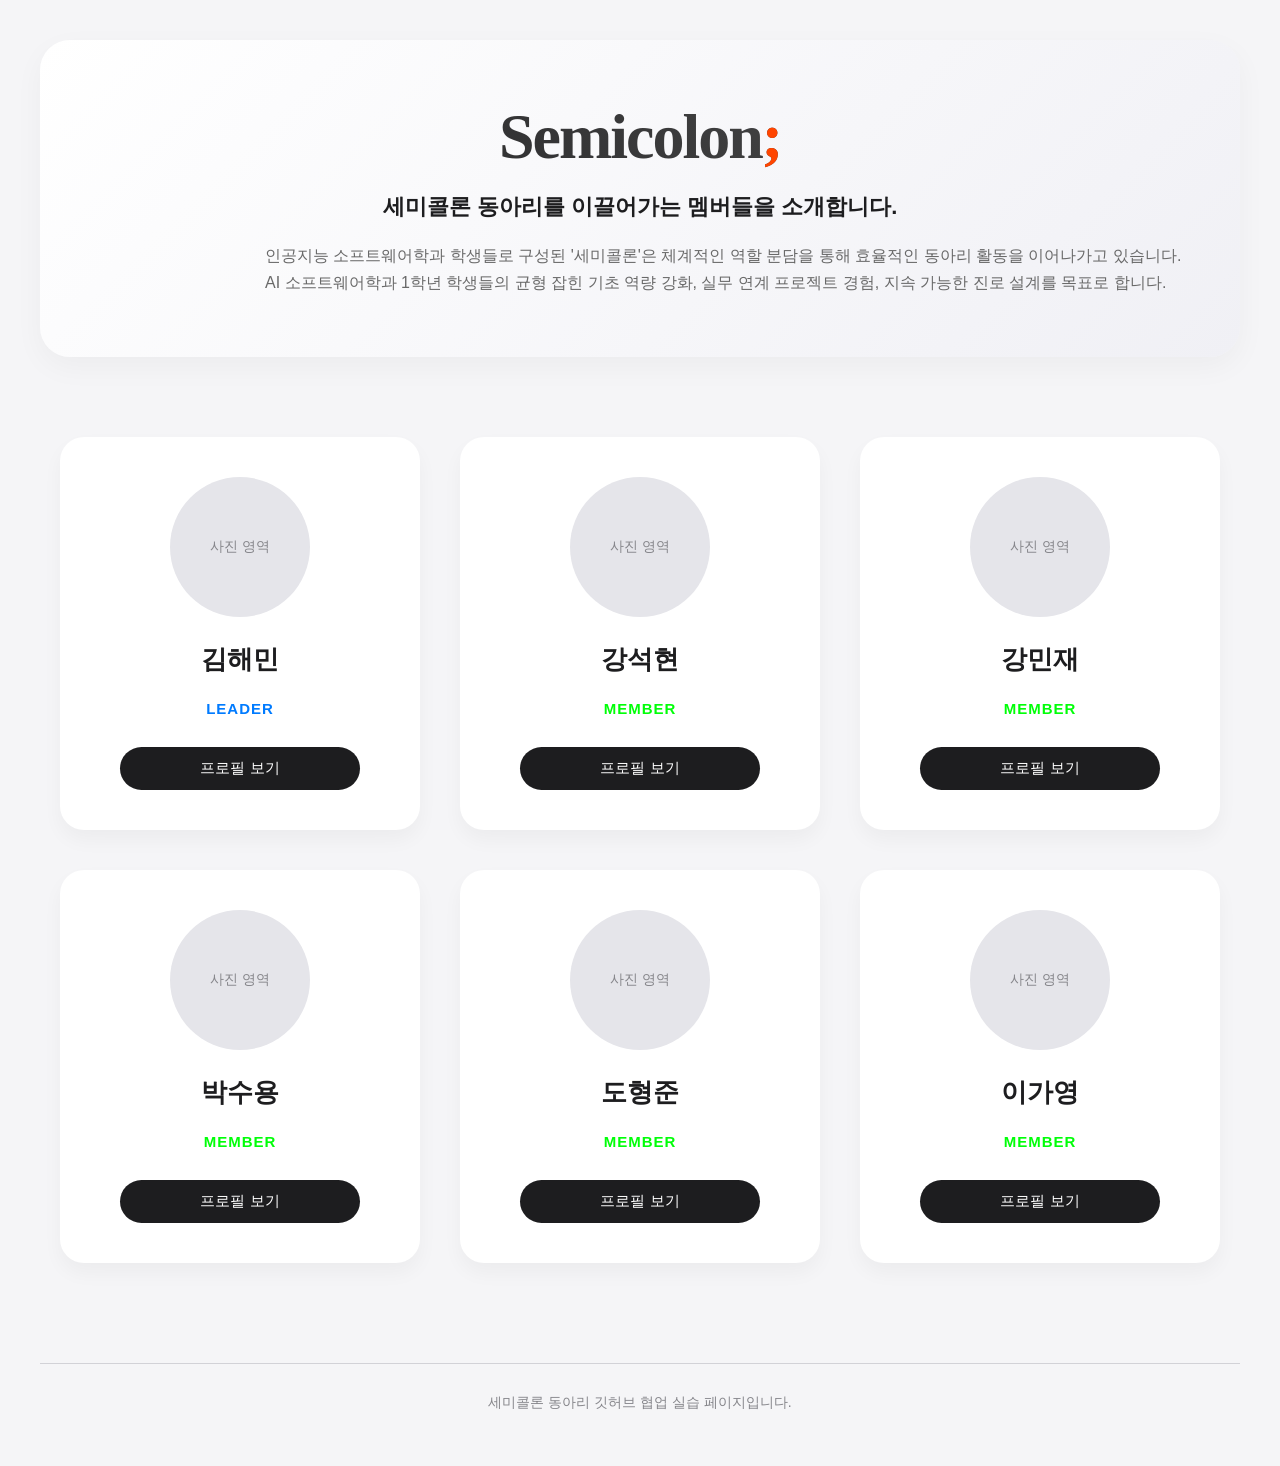
==== index.html @ d7b1bfdf "팀 프로젝트 파일 업로드" ====
<!DOCTYPE html>
<html lang="ko">

<head>
    <meta charset="UTF-8">
    <meta name="viewport" content="width=device-width, initial-scale=1.0">
    <title>Semicolon | Team Members</title>
    <style>
        /* 기본 설정 */
        body {
            font-family: 'Helvetica Neue', Arial, sans-serif;
            margin: 0;
            padding: 0;
            background-color: #f5f5f7;
            color: #1d1d1f;
        }

        /* 전체 페이지 컨테이너 */
        .showcase-page {
            max-width: 1200px;
            margin: 0 auto;
            padding: 40px 10px;
        }


        /* 헤더 전체를 감싸는 박스 디자인입니다. */
        .hero-header {
            text-align: center;
            padding: 60px 10px;
            background: linear-gradient(135deg, #ffffff 0%, #f0f0f5 100%);
            border-radius: 30px;
            box-shadow: 0 10px 30px rgba(0, 0, 0, 0.04);
            margin-bottom: 60px;
        }

        /* 그라데이션이 들어간 세련된 로고 디자인입니다. */
        .team-logo {
            font-family: 'Georgia', serif;
            font-size: 64px;
            font-weight: 900;
            letter-spacing: -2px;
            margin: 0 0 15px 0;
            background: linear-gradient(45deg, #1d1d1f, #555555);
            -webkit-background-clip: text;
            -webkit-text-fill-color: transparent;
        }

        /* 세미콜론 기호에만 들어가는 포인트 색상입니다. */
        .team-logo .point {
            color: #ff4500;
            -webkit-text-fill-color: #ff4500;
        }

        /* 부제목 디자인입니다. */
        .section-title {
            font-size: 22px;
            color: #1d1d1f;
            font-weight: 600;
            margin-bottom: 20px;
        }

        /* 동아리 소개글 디자인입니다. */
        .team-description {
            font-size: 16px;
            color: #696969;
            line-height: 1.7;
            max-width: 750px;
            margin: 0 auto;
            text-align: left;
            white-space: nowrap;
        }

        /* =========================================
           팀원 그리드 및 카드 디자인 
           ========================================= */

        .member-grid {
            display: grid;
            grid-template-columns: repeat(auto-fit, minmax(300px, 1fr));
            gap: 40px;
            padding: 20px;
        }

        .member-card {
            background-color: #ffffff;
            border-radius: 24px;
            box-shadow: 0 10px 20px rgba(0, 0, 0, 0.04);
            padding: 40px 30px;
            display: flex;
            flex-direction: column;
            align-items: center;
            text-align: center;
            transition: transform 0.3s ease, box-shadow 0.3s ease;
        }

        .member-card:hover {
            transform: translateY(-12px);
            box-shadow: 0 20px 40px rgba(0, 0, 0, 0.1);
        }

        .profile-image {
            width: 140px;
            height: 140px;
            border-radius: 50%;
            object-fit: cover;
            margin-bottom: 25px;
            box-shadow: 0 4px 10px rgba(0, 0, 0, 0.1);
        }

        .profile-image-placeholder {
            width: 140px;
            height: 140px;
            background-color: #e5e5ea;
            border-radius: 50%;
            margin-bottom: 25px;
            display: flex;
            align-items: center;
            justify-content: center;
            color: #86868b;
            font-size: 14px;
        }

        .member-name {
            font-size: 26px;
            font-weight: bold;
            margin: 0 0 8px 0;
            color: #1d1d1f;
        }

        .member-role {
            font-size: 15px;
            font-weight: 600;
            color: #86868b;
            margin-bottom: 30px;
            letter-spacing: 1px;
        }

        .role-leader {
            color: #007bff;
        }

        .role-member {
            color: #00ff08;
        }

        .card-footer {
            margin-top: auto;
            width: 100%;
        }

        .profile-button {
            display: inline-block;
            background-color: #1d1d1f;
            color: #ffffff;
            font-size: 15px;
            font-weight: 500;
            padding: 12px 0;
            border-radius: 30px;
            text-decoration: none;
            width: 80%;
            transition: background-color 0.2s;
        }

        .profile-button:hover {
            background-color: #424245;
        }

        .footer-message {
            text-align: center;
            margin-top: 80px;
            padding-top: 30px;
            border-top: 1px solid #d2d2d7;
            color: #86868b;
            font-size: 14px;
        }
    </style>
</head>

<body>

    <div class="showcase-page">
        <header class="hero-header">
            <h1 class="team-logo">Semicolon<span class="point">;</span></h1>
            <h2 class="section-title">세미콜론 동아리를 이끌어가는 멤버들을 소개합니다.</h2>
            <p class="team-description" style="text-align: left;">
                인공지능 소프트웨어학과 학생들로 구성된 '세미콜론'은 체계적인 역할 분담을 통해 효율적인 동아리 활동을 이어나가고 있습니다.<br>
                AI 소프트웨어학과 1학년 학생들의 균형 잡힌 기초 역량 강화, 실무 연계 프로젝트 경험, 지속 가능한 진로 설계를 목표로 합니다.
            </p>
        </header>

        <div class="member-grid">

            <div class="member-card">
                <div class="profile-image-placeholder">사진 영역</div>
                <h2 class="member-name">김해민</h2>
                <p class="member-role role-leader">LEADER</p>
                <div class="card-footer">
                    <a href="heamin.html" class="profile-button">프로필 보기</a>
                </div>
            </div>

            <div class="member-card">
                <div class="profile-image-placeholder">사진 영역</div>
                <h2 class="member-name">강석현</h2>
                <p class="member-role role-member">MEMBER</p>
                <div class="card-footer">
                    <a href="kangProfile.html" class="profile-button">프로필 보기</a>
                </div>
            </div>

            <div class="member-card">
                <div class="profile-image-placeholder">사진 영역</div>
                <h2 class="member-name">강민재</h2>
                <p class="member-role role-member">MEMBER</p>
                <div class="card-footer">
                    <a href="minjae.html" class="profile-button">프로필 보기</a>
                </div>
            </div>

            <div class="member-card">
                <div class="profile-image-placeholder">사진 영역</div>
                <h2 class="member-name">박수용</h2>
                <p class="member-role role-member">MEMBER</p>
                <div class="card-footer">
                    <a href="suyong.html" class="profile-button">프로필 보기</a>
                </div>
            </div>

            <div class="member-card">
                <div class="profile-image-placeholder">사진 영역</div>
                <h2 class="member-name">도형준</h2>
                <p class="member-role role-member">MEMBER</p>
                <div class="card-footer">
                    <a href="#" class="profile-button">프로필 보기</a>
                </div>
            </div>

            <div class="member-card">
                <div class="profile-image-placeholder">사진 영역</div>
                <h2 class="member-name">이가영</h2>
                <p class="member-role role-member">MEMBER</p>
                <div class="card-footer">
                    <a href="#" class="profile-button">프로필 보기</a>
                </div>
            </div>

        </div>

        <p class="footer-message">세미콜론 동아리 깃허브 협업 실습 페이지입니다.</p>
    </div>

</body>

</html>
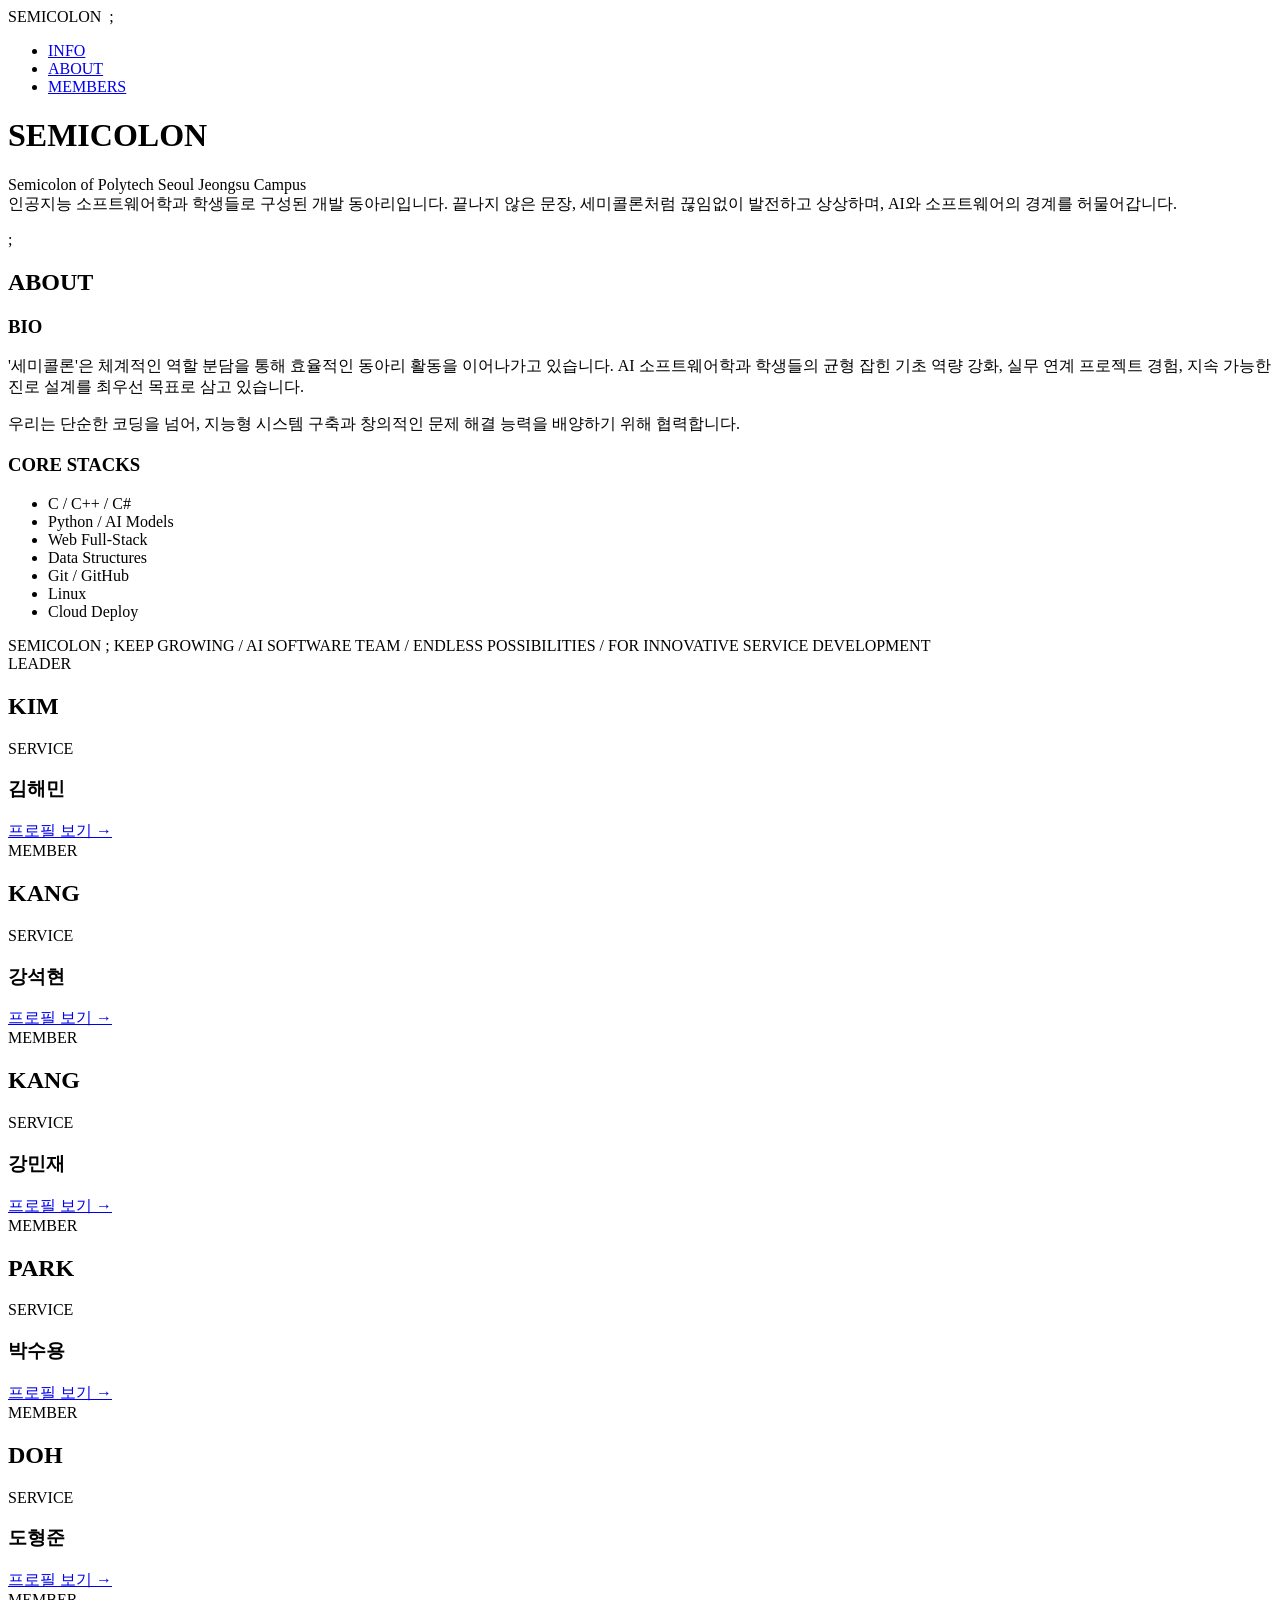
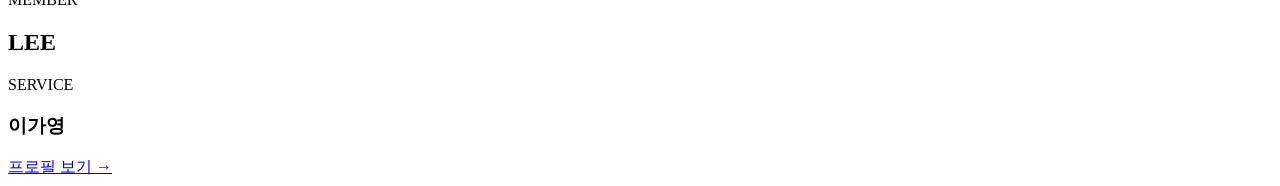
==== commit effc8fdf: "HTML WEBPAGE" ====
--- a/index.html
+++ b/index.html
@@ -5,249 +5,187 @@
     <meta charset="UTF-8">
     <meta name="viewport" content="width=device-width, initial-scale=1.0">
     <title>Semicolon | Team Members</title>
-    <style>
-        /* 기본 설정 */
-        body {
-            font-family: 'Helvetica Neue', Arial, sans-serif;
-            margin: 0;
-            padding: 0;
-            background-color: #f5f5f7;
-            color: #1d1d1f;
-        }
-
-        /* 전체 페이지 컨테이너 */
-        .showcase-page {
-            max-width: 1200px;
-            margin: 0 auto;
-            padding: 40px 10px;
-        }
-
-
-        /* 헤더 전체를 감싸는 박스 디자인입니다. */
-        .hero-header {
-            text-align: center;
-            padding: 60px 10px;
-            background: linear-gradient(135deg, #ffffff 0%, #f0f0f5 100%);
-            border-radius: 30px;
-            box-shadow: 0 10px 30px rgba(0, 0, 0, 0.04);
-            margin-bottom: 60px;
-        }
-
-        /* 그라데이션이 들어간 세련된 로고 디자인입니다. */
-        .team-logo {
-            font-family: 'Georgia', serif;
-            font-size: 64px;
-            font-weight: 900;
-            letter-spacing: -2px;
-            margin: 0 0 15px 0;
-            background: linear-gradient(45deg, #1d1d1f, #555555);
-            -webkit-background-clip: text;
-            -webkit-text-fill-color: transparent;
-        }
-
-        /* 세미콜론 기호에만 들어가는 포인트 색상입니다. */
-        .team-logo .point {
-            color: #ff4500;
-            -webkit-text-fill-color: #ff4500;
-        }
-
-        /* 부제목 디자인입니다. */
-        .section-title {
-            font-size: 22px;
-            color: #1d1d1f;
-            font-weight: 600;
-            margin-bottom: 20px;
-        }
-
-        /* 동아리 소개글 디자인입니다. */
-        .team-description {
-            font-size: 16px;
-            color: #696969;
-            line-height: 1.7;
-            max-width: 750px;
-            margin: 0 auto;
-            text-align: left;
-            white-space: nowrap;
-        }
-
-        /* =========================================
-           팀원 그리드 및 카드 디자인 
-           ========================================= */
-
-        .member-grid {
-            display: grid;
-            grid-template-columns: repeat(auto-fit, minmax(300px, 1fr));
-            gap: 40px;
-            padding: 20px;
-        }
-
-        .member-card {
-            background-color: #ffffff;
-            border-radius: 24px;
-            box-shadow: 0 10px 20px rgba(0, 0, 0, 0.04);
-            padding: 40px 30px;
-            display: flex;
-            flex-direction: column;
-            align-items: center;
-            text-align: center;
-            transition: transform 0.3s ease, box-shadow 0.3s ease;
-        }
-
-        .member-card:hover {
-            transform: translateY(-12px);
-            box-shadow: 0 20px 40px rgba(0, 0, 0, 0.1);
-        }
-
-        .profile-image {
-            width: 140px;
-            height: 140px;
-            border-radius: 50%;
-            object-fit: cover;
-            margin-bottom: 25px;
-            box-shadow: 0 4px 10px rgba(0, 0, 0, 0.1);
-        }
-
-        .profile-image-placeholder {
-            width: 140px;
-            height: 140px;
-            background-color: #e5e5ea;
-            border-radius: 50%;
-            margin-bottom: 25px;
-            display: flex;
-            align-items: center;
-            justify-content: center;
-            color: #86868b;
-            font-size: 14px;
-        }
-
-        .member-name {
-            font-size: 26px;
-            font-weight: bold;
-            margin: 0 0 8px 0;
-            color: #1d1d1f;
-        }
-
-        .member-role {
-            font-size: 15px;
-            font-weight: 600;
-            color: #86868b;
-            margin-bottom: 30px;
-            letter-spacing: 1px;
-        }
-
-        .role-leader {
-            color: #007bff;
-        }
-
-        .role-member {
-            color: #00ff08;
-        }
-
-        .card-footer {
-            margin-top: auto;
-            width: 100%;
-        }
-
-        .profile-button {
-            display: inline-block;
-            background-color: #1d1d1f;
-            color: #ffffff;
-            font-size: 15px;
-            font-weight: 500;
-            padding: 12px 0;
-            border-radius: 30px;
-            text-decoration: none;
-            width: 80%;
-            transition: background-color 0.2s;
-        }
-
-        .profile-button:hover {
-            background-color: #424245;
-        }
-
-        .footer-message {
-            text-align: center;
-            margin-top: 80px;
-            padding-top: 30px;
-            border-top: 1px solid #d2d2d7;
-            color: #86868b;
-            font-size: 14px;
-        }
-    </style>
+    <link rel="stylesheet" href="css/index.css">
 </head>
 
 <body>
 
-    <div class="showcase-page">
-        <header class="hero-header">
-            <h1 class="team-logo">Semicolon<span class="point">;</span></h1>
-            <h2 class="section-title">세미콜론 동아리를 이끌어가는 멤버들을 소개합니다.</h2>
-            <p class="team-description" style="text-align: left;">
-                인공지능 소프트웨어학과 학생들로 구성된 '세미콜론'은 체계적인 역할 분담을 통해 효율적인 동아리 활동을 이어나가고 있습니다.<br>
-                AI 소프트웨어학과 1학년 학생들의 균형 잡힌 기초 역량 강화, 실무 연계 프로젝트 경험, 지속 가능한 진로 설계를 목표로 합니다.
-            </p>
-        </header>
+    <nav class="navbar">
+        <div class="nav-logo">SEMICOLON<span class="point">&nbsp; ;</span></div>
+        <ul class="nav-links">
+            <li><a href="#hero">INFO</a></li>
+            <li><a href="#about">ABOUT</a></li>
+            <li><a href="#members">MEMBERS</a></li>
+        </ul>
+    </nav>
 
-        <div class="member-grid">
+    <header id="hero" class="hero-section">
+        <div class="animated-bg">
+            <div class="wave wave1"></div>
+            <div class="wave wave2"></div>
+        </div>
 
-            <div class="member-card">
-                <div class="profile-image-placeholder">사진 영역</div>
-                <h2 class="member-name">김해민</h2>
-                <p class="member-role role-leader">LEADER</p>
-                <div class="card-footer">
-                    <a href="heamin.html" class="profile-button">프로필 보기</a>
+        <div class="hero-container">
+            <div class="hero-left-box">
+                <h1 class="hero-title">SEMICOLON</h1>
+                <div class="dashed-divider"></div>
+                <p class="hero-desc">
+                    Semicolon of Polytech Seoul Jeongsu Campus
+                    <br>
+                    인공지능 소프트웨어학과 학생들로 구성된 개발 동아리입니다.
+                    끝나지 않은 문장, 세미콜론처럼 끊임없이 발전하고 상상하며, AI와 소프트웨어의 경계를 허물어갑니다.
+                </p>
+            </div>
+
+            <div class="hero-right-visual">
+                <span class="giant-semicolon blink-effect">;</span>
+            </div>
+        </div>  
+    </header>
+
+    <section id="about" class="about-section">
+        <div class="about-card">
+            <div class="about-content-grid">
+                <div class="about-col-title">
+                    <h2 class="about-heading">ABOUT</h2>
+                </div>
+                <div class="about-col-text">
+                    <h3>BIO</h3>
+                    <p>
+                        '세미콜론'은 체계적인 역할 분담을 통해 효율적인 동아리 활동을 이어나가고 있습니다.
+                        AI 소프트웨어학과 학생들의 균형 잡힌 기초 역량 강화, 실무 연계 프로젝트 경험,
+                        지속 가능한 진로 설계를 최우선 목표로 삼고 있습니다.
+                    </p>
+                    <p>
+                        우리는 단순한 코딩을 넘어, 지능형 시스템 구축과
+                        창의적인 문제 해결 능력을 배양하기 위해 협력합니다.
+                    </p>
+                </div>
+                <div class="about-col-list">
+                    <h3>CORE STACKS</h3>
+                    <ul>
+                        <li>C / C++ / C#</li>
+                        <li>Python / AI Models</li>
+                        <li>Web Full-Stack</li>
+                        <li>Data Structures</li>
+                        <li>Git / GitHub</li>
+                        <li>Linux</li>
+                        <li>Cloud Deploy</li>
+                    </ul>
                 </div>
             </div>
-
-            <div class="member-card">
-                <div class="profile-image-placeholder">사진 영역</div>
-                <h2 class="member-name">강석현</h2>
-                <p class="member-role role-member">MEMBER</p>
-                <div class="card-footer">
-                    <a href="kangProfile.html" class="profile-button">프로필 보기</a>
+            <div class="about-footer-banner">
+                <div class="marquee-text">
+                    SEMICOLON ; KEEP GROWING / AI SOFTWARE TEAM / ENDLESS POSSIBILITIES / FOR INNOVATIVE SERVICE
+                    DEVELOPMENT
                 </div>
             </div>
+        </div>
+    </section>
 
-            <div class="member-card">
-                <div class="profile-image-placeholder">사진 영역</div>
-                <h2 class="member-name">강민재</h2>
-                <p class="member-role role-member">MEMBER</p>
-                <div class="card-footer">
-                    <a href="minjae.html" class="profile-button">프로필 보기</a>
-                </div>
+    <section id="members" class="members-section">
+        <div class="page-container">
+
+            <div class="member-row">
+                <div class="hanging-wire"></div>
+
+                <article class="member-card" style="--theme-color: #ff4d4d;">
+                    <div class="card-pin"></div>
+                    <div class="card-top">
+                        <span class="role-badge">LEADER</span>
+                        <h2 class="huge-text">KIM</h2>
+                    </div>
+                    <div class="card-bottom">
+                        <div class="info-section">
+                            <p class="service-label">SERVICE</p>
+                            <h3 class="korean-name">김해민</h3>
+                        </div>
+                        <a href="pages/heamin.html" class="profile-btn">프로필 보기 &rarr;</a>
+                    </div>
+                </article>
+
+                <article class="member-card" style="--theme-color: #f9d849;">
+                    <div class="card-pin"></div>
+                    <div class="card-top">
+                        <span class="role-badge">MEMBER</span>
+                        <h2 class="huge-text">KANG</h2>
+                    </div>
+                    <div class="card-bottom">
+                        <div class="info-section">
+                            <p class="service-label">SERVICE</p>
+                            <h3 class="korean-name">강석현</h3>
+                        </div>
+                        <a href="pages/kangProfile.html" class="profile-btn">프로필 보기 &rarr;</a>
+                    </div>
+                </article>
+
+                <article class="member-card" style="--theme-color: #a855f7;">
+                    <div class="card-pin"></div>
+                    <div class="card-top">
+                        <span class="role-badge">MEMBER</span>
+                        <h2 class="huge-text">KANG</h2>
+                    </div>
+                    <div class="card-bottom">
+                        <div class="info-section">
+                            <p class="service-label">SERVICE</p>
+                            <h3 class="korean-name">강민재</h3>
+                        </div>
+                        <a href="pages/minjae.html" class="profile-btn">프로필 보기 &rarr;</a>
+                    </div>
+                </article>
             </div>
 
-            <div class="member-card">
-                <div class="profile-image-placeholder">사진 영역</div>
-                <h2 class="member-name">박수용</h2>
-                <p class="member-role role-member">MEMBER</p>
-                <div class="card-footer">
-                    <a href="suyong.html" class="profile-button">프로필 보기</a>
-                </div>
-            </div>
+            <div class="member-row">
+                <div class="hanging-wire"></div>
 
-            <div class="member-card">
-                <div class="profile-image-placeholder">사진 영역</div>
-                <h2 class="member-name">도형준</h2>
-                <p class="member-role role-member">MEMBER</p>
-                <div class="card-footer">
-                    <a href="#" class="profile-button">프로필 보기</a>
-                </div>
-            </div>
+                <article class="member-card" style="--theme-color: #4da6ff;">
+                    <div class="card-pin"></div>
+                    <div class="card-top">
+                        <span class="role-badge">MEMBER</span>
+                        <h2 class="huge-text">PARK</h2>
+                    </div>
+                    <div class="card-bottom">
+                        <div class="info-section">
+                            <p class="service-label">SERVICE</p>
+                            <h3 class="korean-name">박수용</h3>
+                        </div>
+                        <a href="pages/suyong.html" class="profile-btn">프로필 보기 &rarr;</a>
+                    </div>
+                </article>
 
-            <div class="member-card">
-                <div class="profile-image-placeholder">사진 영역</div>
-                <h2 class="member-name">이가영</h2>
-                <p class="member-role role-member">MEMBER</p>
-                <div class="card-footer">
-                    <a href="#" class="profile-button">프로필 보기</a>
-                </div>
+                <article class="member-card" style="--theme-color: #4ade80;">
+                    <div class="card-pin"></div>
+                    <div class="card-top">
+                        <span class="role-badge">MEMBER</span>
+                        <h2 class="huge-text">DOH</h2>
+                    </div>
+                    <div class="card-bottom">
+                        <div class="info-section">
+                            <p class="service-label">SERVICE</p>
+                            <h3 class="korean-name">도형준</h3>
+                        </div>
+                        <a href="pages/profile_dhj.html" class="profile-btn">프로필 보기 &rarr;</a>
+                    </div>
+                </article>
+
+                <article class="member-card" style="--theme-color: #ff1493;">
+                    <div class="card-pin"></div>
+                    <div class="card-top">
+                        <span class="role-badge">MEMBER</span>
+                        <h2 class="huge-text">LEE</h2>
+                    </div>
+                    <div class="card-bottom">
+                        <div class="info-section">
+                            <p class="service-label">SERVICE</p>
+                            <h3 class="korean-name">이가영</h3>
+                        </div>
+                        <a href="#" class="profile-btn">프로필 보기 &rarr;</a>
+                    </div>
+                </article>
             </div>
 
         </div>
-
-        <p class="footer-message">세미콜론 동아리 깃허브 협업 실습 페이지입니다.</p>
-    </div>
+    </section>
 
 </body>
 
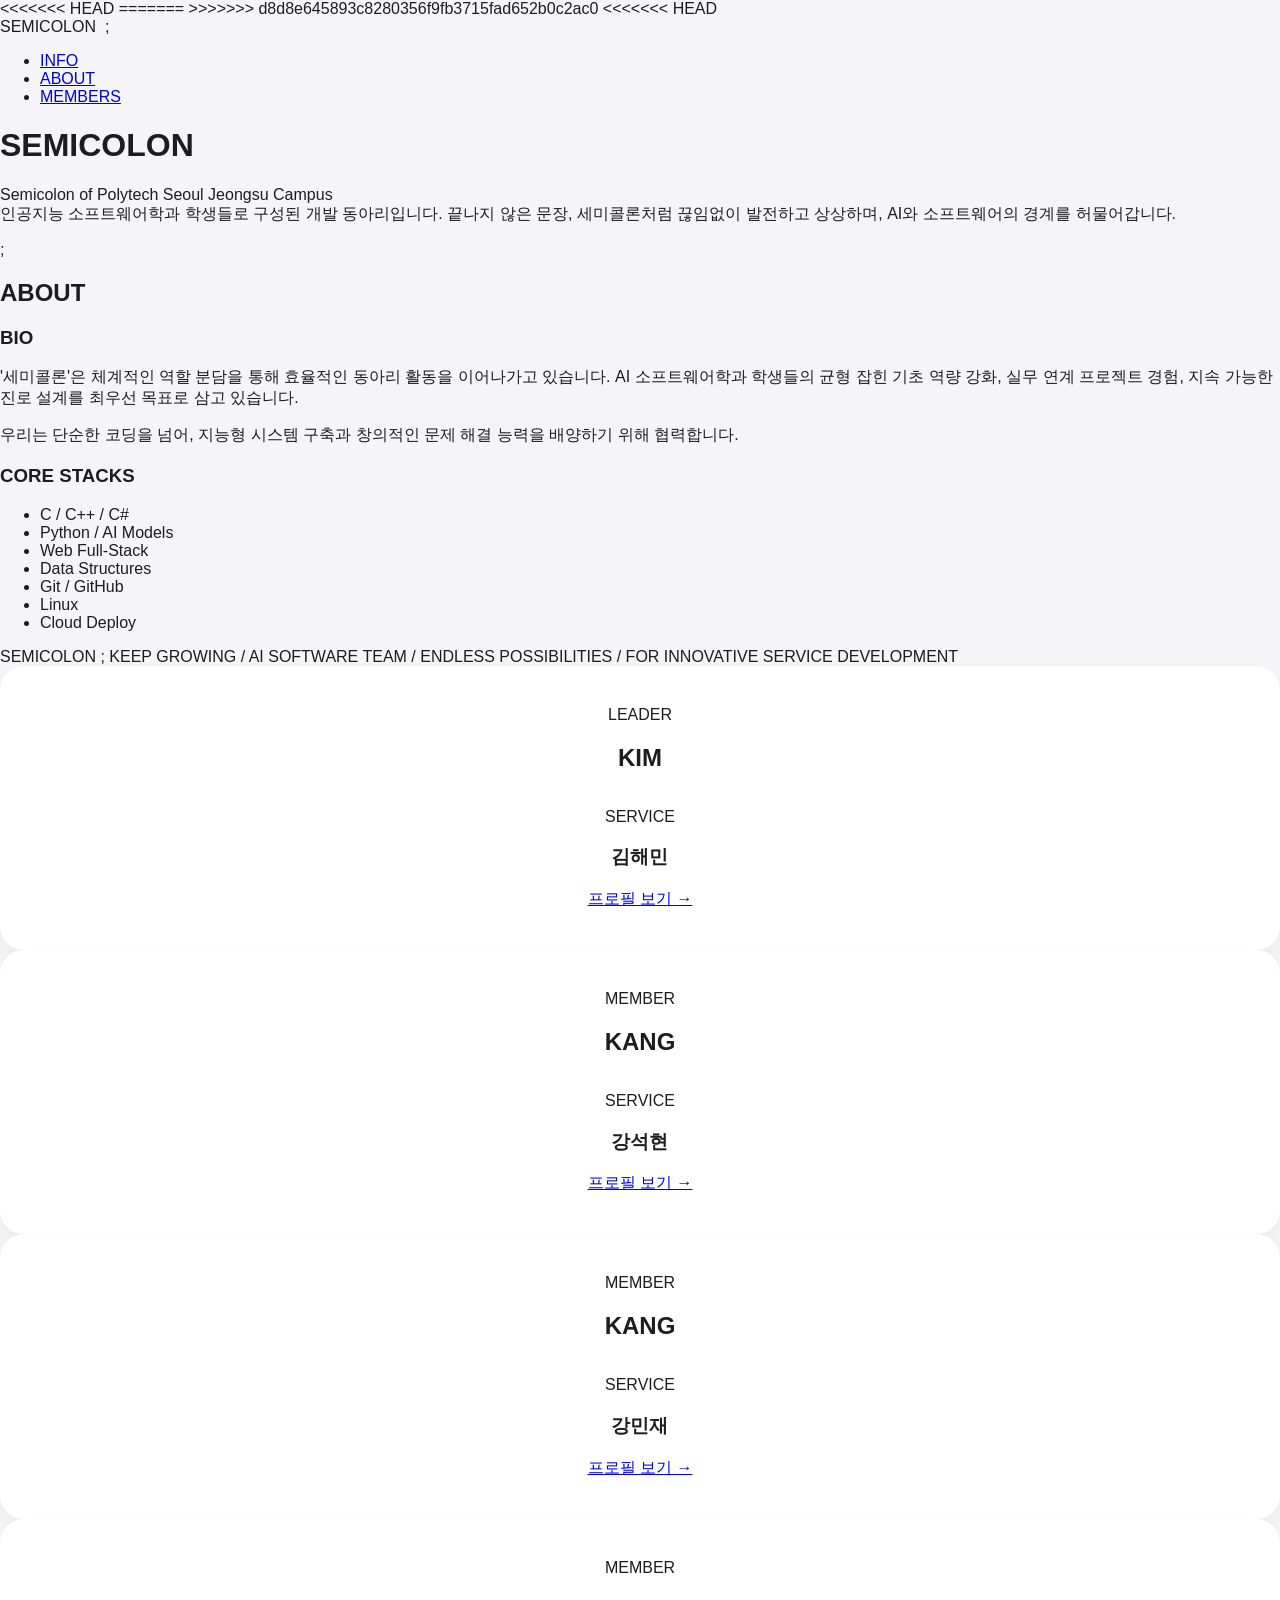
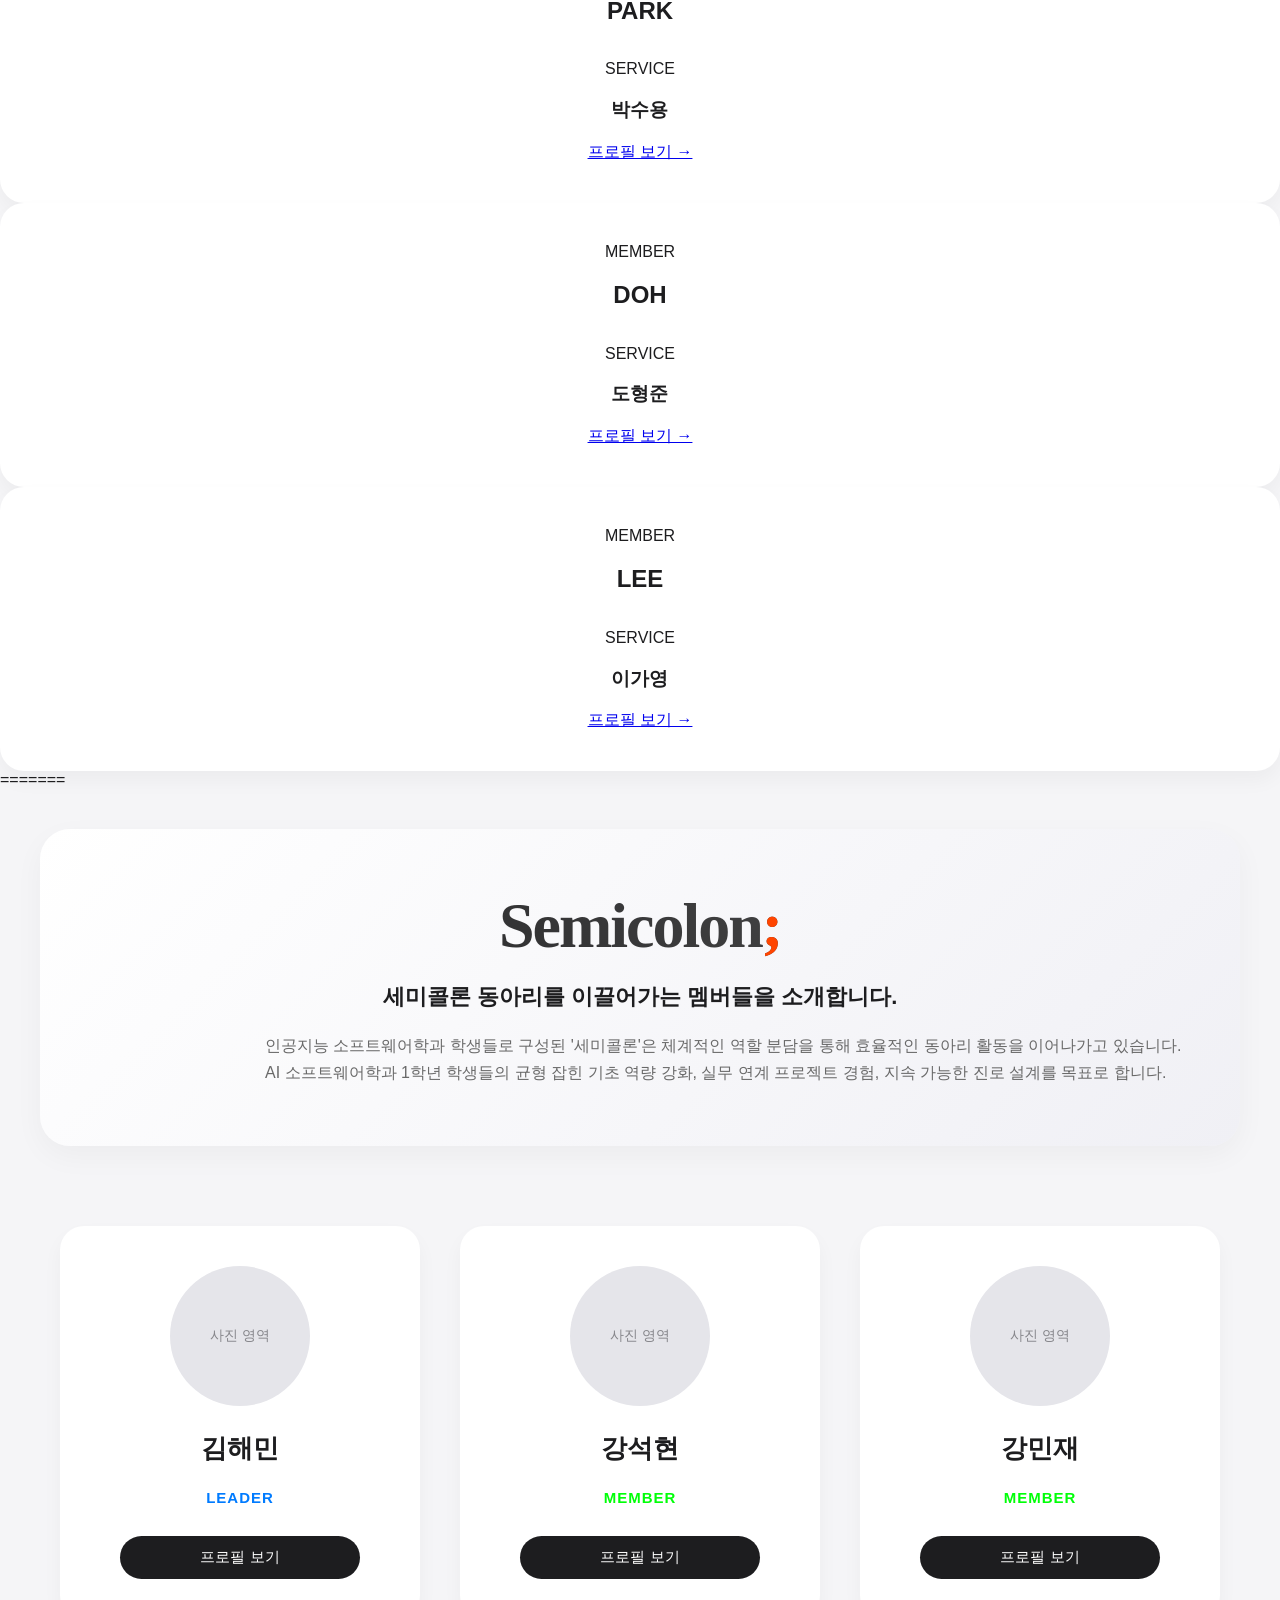
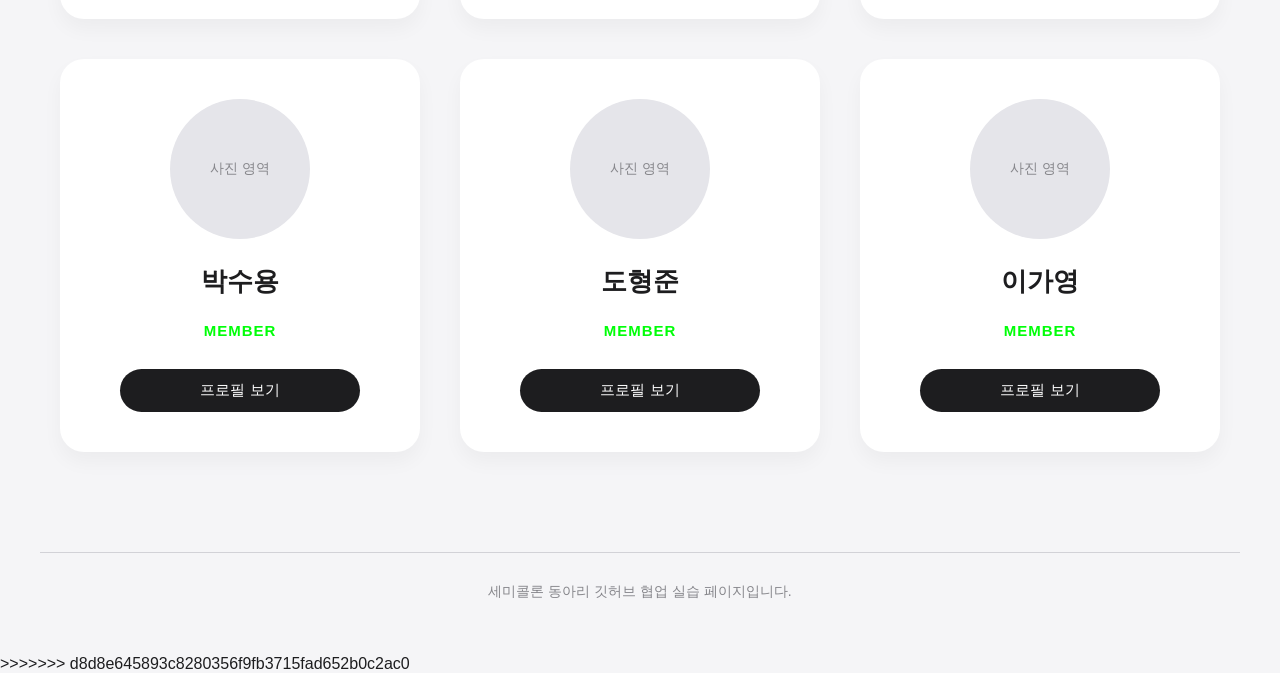
==== commit a823f0f0: "HTML_WEBPAGE" ====
--- a/index.html
+++ b/index.html
@@ -5,11 +5,184 @@
     <meta charset="UTF-8">
     <meta name="viewport" content="width=device-width, initial-scale=1.0">
     <title>Semicolon | Team Members</title>
+<<<<<<< HEAD
     <link rel="stylesheet" href="css/index.css">
+=======
+    <style>
+        /* 기본 설정 */
+        body {
+            font-family: 'Helvetica Neue', Arial, sans-serif;
+            margin: 0;
+            padding: 0;
+            background-color: #f5f5f7;
+            color: #1d1d1f;
+        }
+
+        /* 전체 페이지 컨테이너 */
+        .showcase-page {
+            max-width: 1200px;
+            margin: 0 auto;
+            padding: 40px 10px;
+        }
+
+
+        /* 헤더 전체를 감싸는 박스 디자인입니다. */
+        .hero-header {
+            text-align: center;
+            padding: 60px 10px;
+            background: linear-gradient(135deg, #ffffff 0%, #f0f0f5 100%);
+            border-radius: 30px;
+            box-shadow: 0 10px 30px rgba(0, 0, 0, 0.04);
+            margin-bottom: 60px;
+        }
+
+        /* 그라데이션이 들어간 세련된 로고 디자인입니다. */
+        .team-logo {
+            font-family: 'Georgia', serif;
+            font-size: 64px;
+            font-weight: 900;
+            letter-spacing: -2px;
+            margin: 0 0 15px 0;
+            background: linear-gradient(45deg, #1d1d1f, #555555);
+            -webkit-background-clip: text;
+            -webkit-text-fill-color: transparent;
+        }
+
+        /* 세미콜론 기호에만 들어가는 포인트 색상입니다. */
+        .team-logo .point {
+            color: #ff4500;
+            -webkit-text-fill-color: #ff4500;
+        }
+
+        /* 부제목 디자인입니다. */
+        .section-title {
+            font-size: 22px;
+            color: #1d1d1f;
+            font-weight: 600;
+            margin-bottom: 20px;
+        }
+
+        /* 동아리 소개글 디자인입니다. */
+        .team-description {
+            font-size: 16px;
+            color: #696969;
+            line-height: 1.7;
+            max-width: 750px;
+            margin: 0 auto;
+            text-align: left;
+            white-space: nowrap;
+        }
+
+        /* =========================================
+           팀원 그리드 및 카드 디자인 
+           ========================================= */
+
+        .member-grid {
+            display: grid;
+            grid-template-columns: repeat(auto-fit, minmax(300px, 1fr));
+            gap: 40px;
+            padding: 20px;
+        }
+
+        .member-card {
+            background-color: #ffffff;
+            border-radius: 24px;
+            box-shadow: 0 10px 20px rgba(0, 0, 0, 0.04);
+            padding: 40px 30px;
+            display: flex;
+            flex-direction: column;
+            align-items: center;
+            text-align: center;
+            transition: transform 0.3s ease, box-shadow 0.3s ease;
+        }
+
+        .member-card:hover {
+            transform: translateY(-12px);
+            box-shadow: 0 20px 40px rgba(0, 0, 0, 0.1);
+        }
+
+        .profile-image {
+            width: 140px;
+            height: 140px;
+            border-radius: 50%;
+            object-fit: cover;
+            margin-bottom: 25px;
+            box-shadow: 0 4px 10px rgba(0, 0, 0, 0.1);
+        }
+
+        .profile-image-placeholder {
+            width: 140px;
+            height: 140px;
+            background-color: #e5e5ea;
+            border-radius: 50%;
+            margin-bottom: 25px;
+            display: flex;
+            align-items: center;
+            justify-content: center;
+            color: #86868b;
+            font-size: 14px;
+        }
+
+        .member-name {
+            font-size: 26px;
+            font-weight: bold;
+            margin: 0 0 8px 0;
+            color: #1d1d1f;
+        }
+
+        .member-role {
+            font-size: 15px;
+            font-weight: 600;
+            color: #86868b;
+            margin-bottom: 30px;
+            letter-spacing: 1px;
+        }
+
+        .role-leader {
+            color: #007bff;
+        }
+
+        .role-member {
+            color: #00ff08;
+        }
+
+        .card-footer {
+            margin-top: auto;
+            width: 100%;
+        }
+
+        .profile-button {
+            display: inline-block;
+            background-color: #1d1d1f;
+            color: #ffffff;
+            font-size: 15px;
+            font-weight: 500;
+            padding: 12px 0;
+            border-radius: 30px;
+            text-decoration: none;
+            width: 80%;
+            transition: background-color 0.2s;
+        }
+
+        .profile-button:hover {
+            background-color: #424245;
+        }
+
+        .footer-message {
+            text-align: center;
+            margin-top: 80px;
+            padding-top: 30px;
+            border-top: 1px solid #d2d2d7;
+            color: #86868b;
+            font-size: 14px;
+        }
+    </style>
+>>>>>>> d8d8e645893c8280356f9fb3715fad652b0c2ac0
 </head>
 
 <body>
 
+<<<<<<< HEAD
     <nav class="navbar">
         <div class="nav-logo">SEMICOLON<span class="point">&nbsp; ;</span></div>
         <ul class="nav-links">
@@ -186,6 +359,78 @@
 
         </div>
     </section>
+=======
+    <div class="showcase-page">
+        <header class="hero-header">
+            <h1 class="team-logo">Semicolon<span class="point">;</span></h1>
+            <h2 class="section-title">세미콜론 동아리를 이끌어가는 멤버들을 소개합니다.</h2>
+            <p class="team-description" style="text-align: left;">
+                인공지능 소프트웨어학과 학생들로 구성된 '세미콜론'은 체계적인 역할 분담을 통해 효율적인 동아리 활동을 이어나가고 있습니다.<br>
+                AI 소프트웨어학과 1학년 학생들의 균형 잡힌 기초 역량 강화, 실무 연계 프로젝트 경험, 지속 가능한 진로 설계를 목표로 합니다.
+            </p>
+        </header>
+
+        <div class="member-grid">
+
+            <div class="member-card">
+                <div class="profile-image-placeholder">사진 영역</div>
+                <h2 class="member-name">김해민</h2>
+                <p class="member-role role-leader">LEADER</p>
+                <div class="card-footer">
+                    <a href="heamin.html" class="profile-button">프로필 보기</a>
+                </div>
+            </div>
+
+            <div class="member-card">
+                <div class="profile-image-placeholder">사진 영역</div>
+                <h2 class="member-name">강석현</h2>
+                <p class="member-role role-member">MEMBER</p>
+                <div class="card-footer">
+                    <a href="kangProfile.html" class="profile-button">프로필 보기</a>
+                </div>
+            </div>
+
+            <div class="member-card">
+                <div class="profile-image-placeholder">사진 영역</div>
+                <h2 class="member-name">강민재</h2>
+                <p class="member-role role-member">MEMBER</p>
+                <div class="card-footer">
+                    <a href="minjae.html" class="profile-button">프로필 보기</a>
+                </div>
+            </div>
+
+            <div class="member-card">
+                <div class="profile-image-placeholder">사진 영역</div>
+                <h2 class="member-name">박수용</h2>
+                <p class="member-role role-member">MEMBER</p>
+                <div class="card-footer">
+                    <a href="suyong.html" class="profile-button">프로필 보기</a>
+                </div>
+            </div>
+
+            <div class="member-card">
+                <div class="profile-image-placeholder">사진 영역</div>
+                <h2 class="member-name">도형준</h2>
+                <p class="member-role role-member">MEMBER</p>
+                <div class="card-footer">
+                    <a href="#" class="profile-button">프로필 보기</a>
+                </div>
+            </div>
+
+            <div class="member-card">
+                <div class="profile-image-placeholder">사진 영역</div>
+                <h2 class="member-name">이가영</h2>
+                <p class="member-role role-member">MEMBER</p>
+                <div class="card-footer">
+                    <a href="#" class="profile-button">프로필 보기</a>
+                </div>
+            </div>
+
+        </div>
+
+        <p class="footer-message">세미콜론 동아리 깃허브 협업 실습 페이지입니다.</p>
+    </div>
+>>>>>>> d8d8e645893c8280356f9fb3715fad652b0c2ac0
 
 </body>
 
